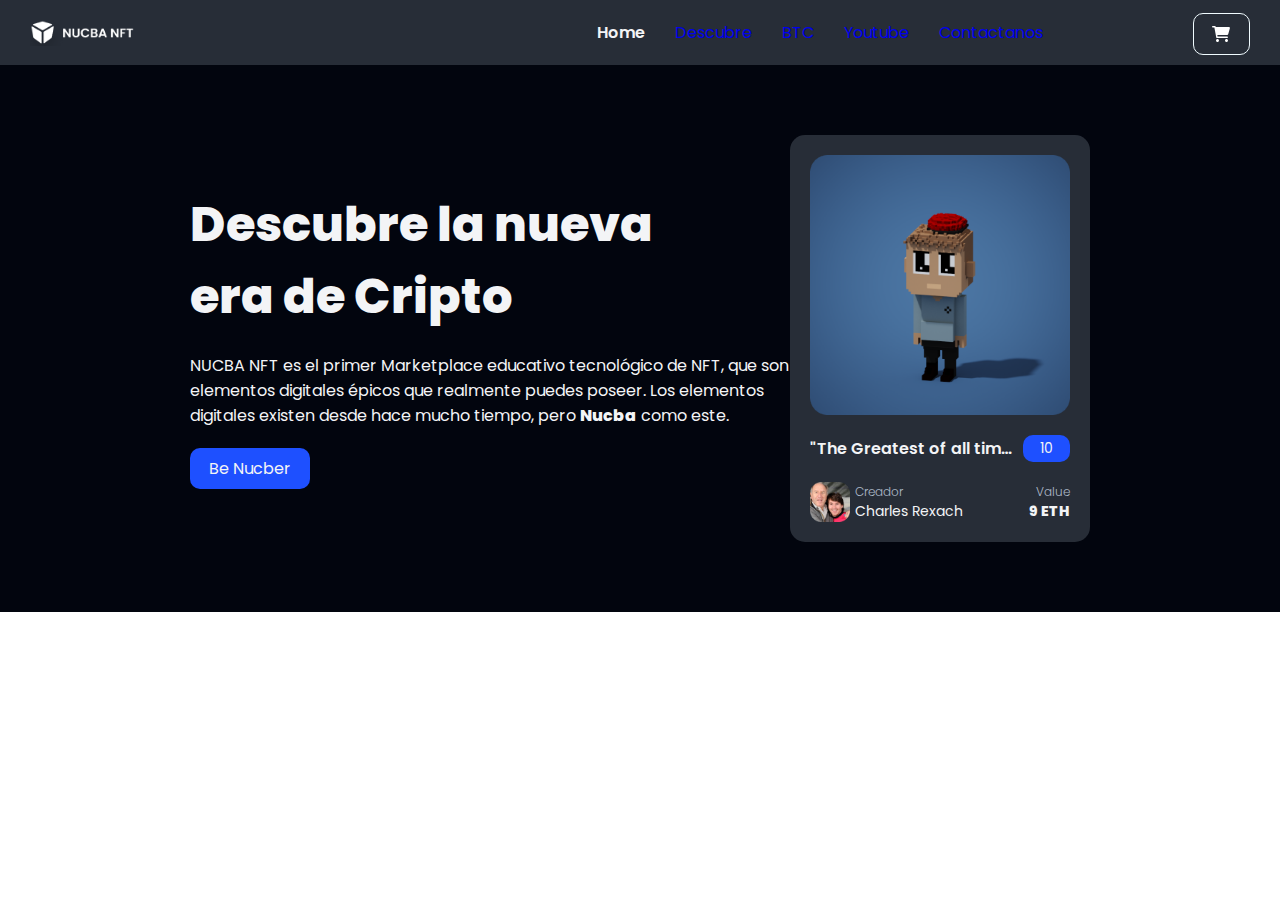
==== nucba-nft/index.html @ 5ecdaff8 "Entrega 3" ====
<!DOCTYPE html>
<html lang="en">
<head>
    <meta charset="UTF-8">
    <meta http-equiv=”Content-Type” content=”text/html; charset=UTF-8″ />
    <meta name="viewport" content="width=device-width, initial-scale=1.0">
    <title>Nucba NFT</title>
    <link rel="stylesheet" href="./assets/styles.css">
</head>
<body>
    <header>
        <img src="./assets/img/logo.png" alt="Logo Nucba NFT" class="logo">
        <nav class="navbar">
            <ul class="navbar-list">
                <li>
                    <a href="#">Home</a>
                </li>
                <li>
                    <a href="#">Descubre</a>
                </li>
                <li>
                    <a href="#">BTC</a>
                </li>
                <li>
                    <a href="#">Youtube</a>
                </li>
                <li>
                    <a href="#">Contactanos</a>
                </li>
            </ul>
            <img src="./assets/img/cart-icon.svg" alt="Carrito de compras" class="cart-icon">
        </nav>
    </header>

    <main>
        <section id="hero">
            <div class="hero-info">
                <h1>Descubre la nueva era de Cripto</h1>
                <p>
                NUCBA NFT es el primer Marketplace educativo tecnológico de NFT, que
                son elementos digitales épicos que realmente puedes poseer. Los
                elementos digitales existen desde hace mucho tiempo, pero
                <span>Nucba</span> como este.
                </p>
                <a href="#">Be Nucber</a>
            </div>
            <div class="hero-card">
                <img src="./assets/img/hero/hero-card.png" alt="BTC de ejemplo">
                <div class="hero-card-info">
                    <div class="hero-card-top">
                        <h3>"The Greatest of all times"</h3>
                        <span>10</span>
                    </div>
                </div>
                <div class="hero-card-bottom">
                    <div class="hero-card-creator">
                        <img src="./assets/img/hero/creator.png" alt="Creator">
                        <div class="creator-info">
                            <p>Creador</p>
                            <p>Charles Rexach</p>
                        </div>
                    </div>
                    <div class="hero-card-price">
                        <p>Value</p>
                        <span>9 ETH</span>
                    </div>
                </div>
            </div>

        </section>
    </main>

    <footer>

    </footer>
</body>
</html>
---- nucba-nft/assets/styles.css ----
@import url('https://fonts.googleapis.com/css2?family=Poppins:ital,wght@0,100;0,200;0,300;0,400;0,500;0,600;0,700;0,800;0,900;1,100;1,200;1,300;1,400;1,500;1,600;1,700;1,800;1,900&display=swap');

:root {
    --background: #02050e;
    --primary: #1e50ff;
    --secondary: #272d37;
    --btn-bg: #050d26;
    --bg-azul-10: #e9eeff;
    --bg-white: #fff;
    --bg-electric: #f0fbff;
    --nav-bg: #0f1525;

    --text-gray: #adb9c7;
    --text-white: #f3f4f6;

    --fire: #ff6d00;
    --electric: #64d3ff;
}

* {
    margin: 0;
    padding: 0;
    box-sizing: border-box;
    font-family: 'Poppins', sans-serif;
    text-decoration: none;
    list-style-type: none;
}

header{
    background: var(--secondary);
    width: 100%;
    display: flex;
    flex-direction: row; 
    justify-content: space-between;
    align-items: center;
    height: 65px;
    padding: 0px 30px 0px 30px;
    position: fixed;
    top: 0;
}

.logo{
    height: 40%;
}

.navbar, .navbar-list{
    display: flex;
    align-items: center;
    justify-content: center;
}

.navbar{
    gap: 150px;
}

.navbar-list{
    gap: 30px;
}

/* busca el elemento "a" del primer hijo del "li" del "navbar-list" */
.navbar-list li:first-child > a{
    color: var(--text-white);
    font-weight: 600;
}

.cart-icon{
    border: 1px solid var(--bg-electric);
    padding: 12px 18px;
    margin-top: 3px;
    border-radius: 10px;
    font font-weight: 600;
    cursor: pointer;
}

main{
    background: var(--background);
    display: flex;
    flex-direction: column;
    align-items: center;
    justify-content: center;
    color: var(--text-white);
}

#hero{
    margin-top: 65px;
    padding: 70px 0;
    max-width: 1200px;
    display: flex;
    justify-content: center;
    align-items: center;
}

.hero-info{
    display: flex;
    flex-direction: column;
    gap: 20px;
    width: 50%;
}

.hero-info h1{
    font-size: 48px;
    width: 80%;
    min-width: 500px;
    font-weight: 800;
    color: var(--text-white);
}

.hero-info p > span {
    font-weight: 800;
}

.hero-info a {
    color: var(--text-white);
    background-color: var(--primary);
    width: 120px;
    padding: 8px 0;
    border-radius: 10px;
    font: 14px;
    text-align: center;
}

.hero-card{
    width: 300px;
    background: var(--secondary);
    padding: 20px;
    border-radius: 15px;
    display: flex;
    flex-direction: column;
    justify-content: center;
    gap: 20px;
}

.hero-card-info {
    display: flex;
    flex-direction: column;
    gap: 10px;
  }
  
  .hero-card-top {
    display: flex;
    align-items: center;
    justify-content: space-around;
    gap: 10px;
  }
  
  .hero-card-top h3 {
    font-weight: 600;
    font-size: 16px;
    white-space: nowrap;
    overflow: hidden;
    text-overflow: ellipsis;
  }
  .hero-card-top span {
    background-color: var(--primary);
    text-align: center;
    width: 50px;
    padding: 3px 0px;
    font-size: 14px;
    border-radius: 10px;
  }
  
  .hero-card-bottom {
    display: flex;
    justify-content: space-between;
  }
  
  .hero-card-creator {
    display: flex;
    align-items: center;
    gap: 5px;
  }
  
  .hero-card-creator img {
    height: 40px;
    width: 40px;
  }
  
  .creator-info p:first-child,
  .hero-card-price p {
    color: var(--text-gray);
    font-size: 12px;
    font-weight: 300;
  }

  .hero-card-price {
    display: flex;
    flex-direction: column;
    justify-content: center;
    align-items: flex-end;
  }

  .hero-card-price span,
  .creator-info p:last-child {
    font-size: 14px;
  }

  .hero-card-price span {
    font-weight: 800;
  }
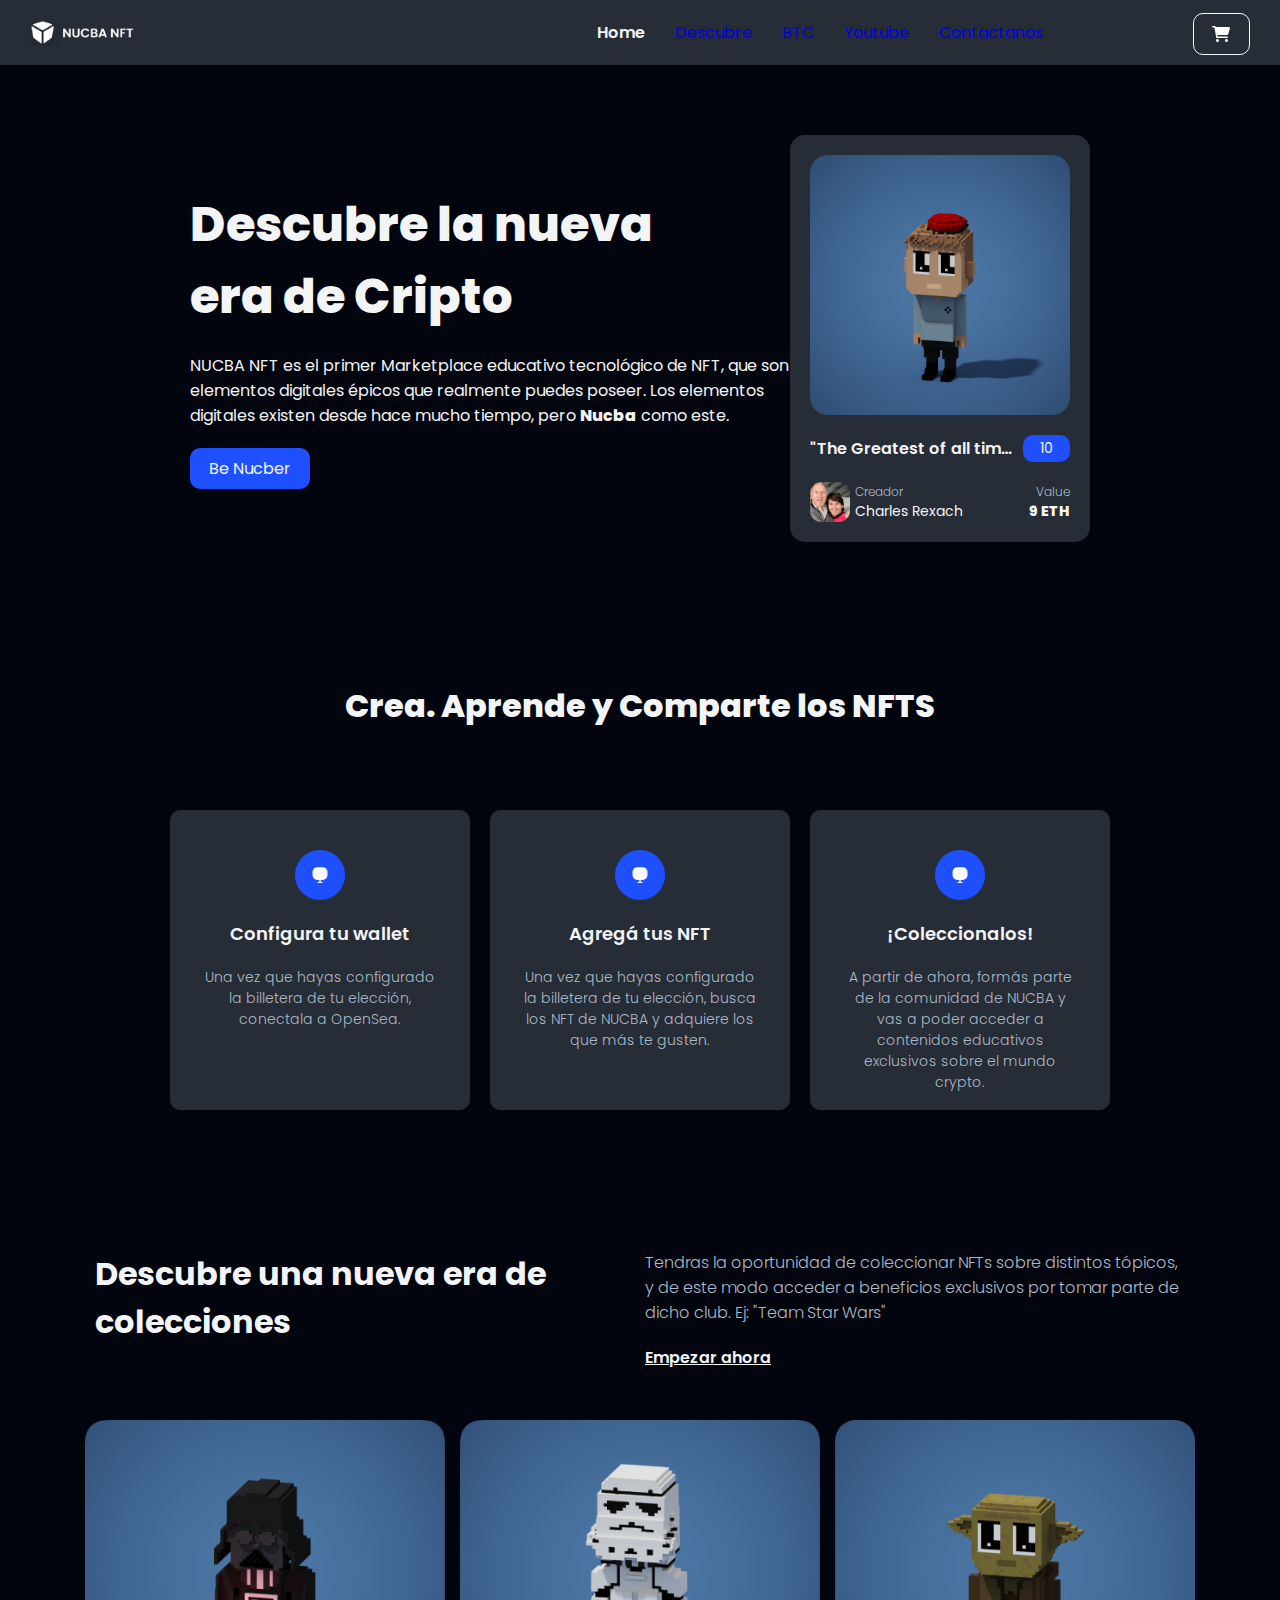
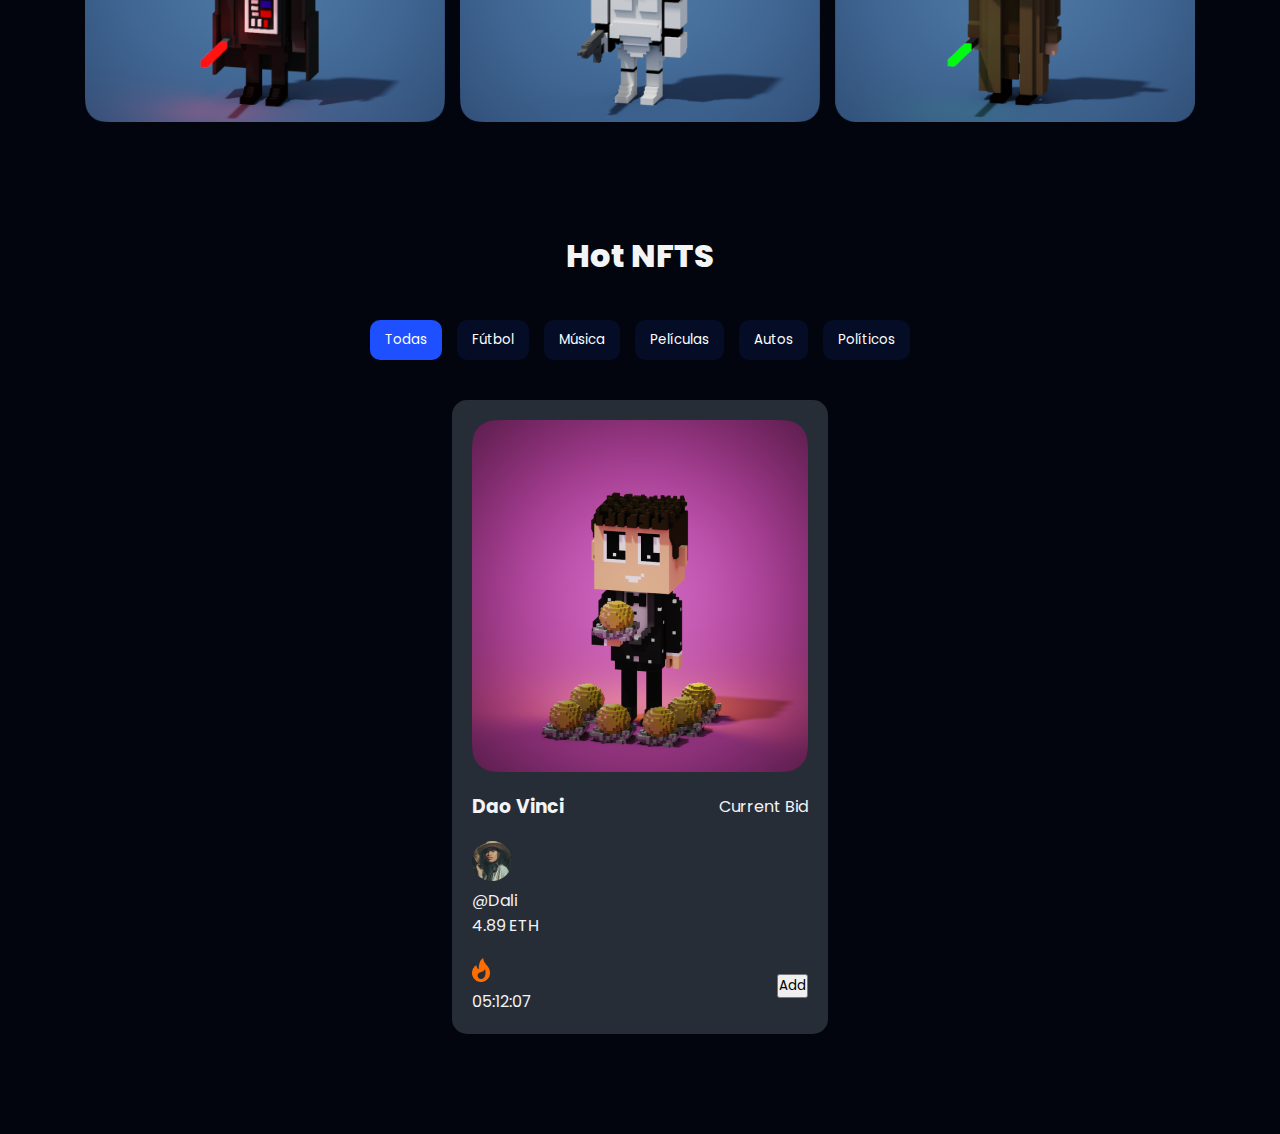
==== commit cdd007af: "Entrega 5 grupal html" ====
--- a/nucba-nft/index.html
+++ b/nucba-nft/index.html
@@ -1,5 +1,6 @@
 <!DOCTYPE html>
 <html lang="en">
+
 <head>
     <meta charset="UTF-8">
     <meta http-equiv=”Content-Type” content=”text/html; charset=UTF-8″ />
@@ -7,6 +8,7 @@
     <title>Nucba NFT</title>
     <link rel="stylesheet" href="./assets/styles.css">
 </head>
+
 <body>
     <header>
         <img src="./assets/img/logo.png" alt="Logo Nucba NFT" class="logo">
@@ -37,10 +39,10 @@
             <div class="hero-info">
                 <h1>Descubre la nueva era de Cripto</h1>
                 <p>
-                NUCBA NFT es el primer Marketplace educativo tecnológico de NFT, que
-                son elementos digitales épicos que realmente puedes poseer. Los
-                elementos digitales existen desde hace mucho tiempo, pero
-                <span>Nucba</span> como este.
+                    NUCBA NFT es el primer Marketplace educativo tecnológico de NFT, que
+                    son elementos digitales épicos que realmente puedes poseer. Los
+                    elementos digitales existen desde hace mucho tiempo, pero
+                    <span>Nucba</span> como este.
                 </p>
                 <a href="#">Be Nucber</a>
             </div>
@@ -68,10 +70,99 @@
             </div>
 
         </section>
+
+        <section id="info">
+            <h2>Crea. Aprende y Comparte los NFTS</h2>
+            <div class="info-cards-container">
+                <div class="info-card">
+                    <img src="./assets/img/info/info-icon.png" alt="Icono NFT" />
+                    <h3>Configura tu wallet</h3>
+                    <p>
+                        Una vez que hayas configurado la billetera de tu elección, conectala a OpenSea.
+                    </p>
+                </div>
+                <div class="info-card">
+                    <img src="./assets/img/info/info-icon.png" alt="Icono NFT" />
+                    <h3>Agregá tus NFT</h3>
+                    <p>
+                        Una vez que hayas configurado la billetera de tu elección, busca los NFT de NUCBA y adquiere los
+                        que más te gusten.
+                    </p>
+                </div>
+                <div class="info-card">
+                    <img src="./assets/img/info/info-icon.png" alt="Icono NFT" />
+                    <h3>¡Coleccionalos!</h3>
+                    <p>
+                        A partir de ahora, formás parte de la comunidad de NUCBA y vas a poder acceder a contenidos
+                        educativos exclusivos sobre el mundo crypto.
+                    </p>
+                </div>
+            </div>
+        </section>
+        <section id="discover">
+            <div class="discover-info">
+                <h2>Descubre una nueva era de colecciones</h2>
+                <div class="discover-text">
+                    <p>
+                        Tendras la oportunidad de coleccionar NFTs sobre distintos tópicos, y de este modo acceder a
+                        beneficios exclusivos por tomar parte de dicho club. Ej: "Team Star Wars"
+                    </p>
+                    <a href="#">Empezar ahora</a>
+                </div>
+            </div>
+            <div class="discover-cards">
+                <img src="./assets/img/discover/darth-vader.png" alt="Darth vader">
+                <img src="./assets/img/discover/trooper.png" alt="Trooper">
+                <img src="./assets/img/discover/yoda.png" alt="Yoda">
+            </div>
+        </section>
+
+        <section id="products">
+            <h2>Hot NFTS</h2>
+            <div class="categories">
+                <button class="category active">Todas</button>
+                <button class="category">Fútbol</button>
+                <button class="category">Música</button>
+                <button class="category">Películas</button>
+                <button class="category">Autos</button>
+                <button class="category">Políticos</button>
+            </div>
+
+            <div class="products-container">
+                <div class="product">
+                    <img src="./assets/img/products/daovinci.png" alt="Daovici">
+                        <div class="product-info">
+                            <div class="product-top">
+                                <h3>Dao Vinci</h3>
+                                <p>Current Bid</p>
+                            </div>
+
+                            <div class="roduct-mid">
+                                <div class="product-user">
+                                    <img src="./assets/img/user.png" alt="User">
+                                    <p>@Dali</p>
+                                </div>
+                                <span>4.89 ETH</span>
+                            </div>
+
+                         <div class="product-bot">
+                            <div class="product-offer">
+                                 <img src="./assets/img/fire.png" alt="Fire">
+                                 <p>05:12:07</p>
+                            </div>
+                            <button class="btn-add">Add</button>
+                        </div>
+                    </div>
+                </div>
+            </div>
+        </section>
+
+
     </main>
 
     <footer>
 
     </footer>
 </body>
+
 </html>--- a/nucba-nft/assets/styles.css
+++ b/nucba-nft/assets/styles.css
@@ -1,199 +1,372 @@
 @import url('https://fonts.googleapis.com/css2?family=Poppins:ital,wght@0,100;0,200;0,300;0,400;0,500;0,600;0,700;0,800;0,900;1,100;1,200;1,300;1,400;1,500;1,600;1,700;1,800;1,900&display=swap');
 
 :root {
-    --background: #02050e;
-    --primary: #1e50ff;
-    --secondary: #272d37;
-    --btn-bg: #050d26;
-    --bg-azul-10: #e9eeff;
-    --bg-white: #fff;
-    --bg-electric: #f0fbff;
-    --nav-bg: #0f1525;
-
-    --text-gray: #adb9c7;
-    --text-white: #f3f4f6;
-
-    --fire: #ff6d00;
-    --electric: #64d3ff;
+  --background: #02050e;
+  --primary: #1e50ff;
+  --secondary: #272d37;
+  --btn-bg: #050d26;
+  --bg-azul-10: #e9eeff;
+  --bg-white: #fff;
+  --bg-electric: #f0fbff;
+  --nav-bg: #0f1525;
+
+  --text-gray: #adb9c7;
+  --text-white: #f3f4f6;
+
+  --fire: #ff6d00;
+  --electric: #64d3ff;
 }
 
 * {
-    margin: 0;
-    padding: 0;
-    box-sizing: border-box;
-    font-family: 'Poppins', sans-serif;
-    text-decoration: none;
-    list-style-type: none;
-}
-
-header{
-    background: var(--secondary);
-    width: 100%;
-    display: flex;
-    flex-direction: row; 
-    justify-content: space-between;
-    align-items: center;
-    height: 65px;
-    padding: 0px 30px 0px 30px;
-    position: fixed;
-    top: 0;
-}
-
-.logo{
-    height: 40%;
-}
-
-.navbar, .navbar-list{
-    display: flex;
-    align-items: center;
-    justify-content: center;
-}
-
-.navbar{
-    gap: 150px;
-}
-
-.navbar-list{
-    gap: 30px;
+  margin: 0;
+  padding: 0;
+  box-sizing: border-box;
+  font-family: 'Poppins', sans-serif;
+  text-decoration: none;
+  list-style-type: none;
+}
+
+header {
+  background: var(--secondary);
+  width: 100%;
+  display: flex;
+  flex-direction: row;
+  justify-content: space-between;
+  align-items: center;
+  height: 65px;
+  padding: 0px 30px 0px 30px;
+  position: fixed;
+  top: 0;
+}
+
+.logo {
+  height: 40%;
+}
+
+.navbar,
+.navbar-list {
+  display: flex;
+  align-items: center;
+  justify-content: center;
+}
+
+.navbar {
+  gap: 150px;
+}
+
+.navbar-list {
+  gap: 30px;
 }
 
 /* busca el elemento "a" del primer hijo del "li" del "navbar-list" */
-.navbar-list li:first-child > a{
-    color: var(--text-white);
-    font-weight: 600;
-}
-
-.cart-icon{
-    border: 1px solid var(--bg-electric);
-    padding: 12px 18px;
-    margin-top: 3px;
-    border-radius: 10px;
-    font font-weight: 600;
-    cursor: pointer;
-}
-
-main{
-    background: var(--background);
-    display: flex;
-    flex-direction: column;
-    align-items: center;
-    justify-content: center;
-    color: var(--text-white);
-}
-
-#hero{
-    margin-top: 65px;
-    padding: 70px 0;
-    max-width: 1200px;
-    display: flex;
-    justify-content: center;
-    align-items: center;
-}
-
-.hero-info{
-    display: flex;
-    flex-direction: column;
-    gap: 20px;
-    width: 50%;
-}
-
-.hero-info h1{
-    font-size: 48px;
-    width: 80%;
-    min-width: 500px;
-    font-weight: 800;
-    color: var(--text-white);
-}
-
-.hero-info p > span {
-    font-weight: 800;
+.navbar-list li:first-child>a {
+  color: var(--text-white);
+  font-weight: 600;
+}
+
+.cart-icon {
+  border: 1px solid var(--bg-electric);
+  padding: 12px 18px;
+  margin-top: 3px;
+  border-radius: 10px;
+  font font-weight: 600;
+  cursor: pointer;
+}
+
+main {
+  background: var(--background);
+  display: flex;
+  flex-direction: column;
+  align-items: center;
+  justify-content: center;
+  color: var(--text-white);
+}
+
+#hero {
+  margin-top: 65px;
+  padding: 70px 0;
+  max-width: 1200px;
+  display: flex;
+  justify-content: center;
+  align-items: center;
+}
+
+.hero-info {
+  display: flex;
+  flex-direction: column;
+  gap: 20px;
+  width: 50%;
+}
+
+.hero-info h1 {
+  font-size: 48px;
+  width: 80%;
+  min-width: 500px;
+  font-weight: 800;
+  color: var(--text-white);
+}
+
+.hero-info p>span {
+  font-weight: 800;
 }
 
 .hero-info a {
-    color: var(--text-white);
-    background-color: var(--primary);
-    width: 120px;
-    padding: 8px 0;
-    border-radius: 10px;
-    font: 14px;
-    text-align: center;
-}
-
-.hero-card{
-    width: 300px;
-    background: var(--secondary);
-    padding: 20px;
-    border-radius: 15px;
-    display: flex;
-    flex-direction: column;
-    justify-content: center;
-    gap: 20px;
+  color: var(--text-white);
+  background-color: var(--primary);
+  width: 120px;
+  padding: 8px 0;
+  border-radius: 10px;
+  font: 14px;
+  text-align: center;
+}
+
+.hero-card {
+  width: 300px;
+  background: var(--secondary);
+  padding: 20px;
+  border-radius: 15px;
+  display: flex;
+  flex-direction: column;
+  justify-content: center;
+  gap: 20px;
 }
 
 .hero-card-info {
-    display: flex;
-    flex-direction: column;
-    gap: 10px;
-  }
-  
-  .hero-card-top {
-    display: flex;
-    align-items: center;
-    justify-content: space-around;
-    gap: 10px;
-  }
-  
-  .hero-card-top h3 {
-    font-weight: 600;
-    font-size: 16px;
-    white-space: nowrap;
-    overflow: hidden;
-    text-overflow: ellipsis;
-  }
-  .hero-card-top span {
-    background-color: var(--primary);
-    text-align: center;
-    width: 50px;
-    padding: 3px 0px;
-    font-size: 14px;
-    border-radius: 10px;
-  }
-  
-  .hero-card-bottom {
-    display: flex;
-    justify-content: space-between;
-  }
-  
-  .hero-card-creator {
-    display: flex;
-    align-items: center;
-    gap: 5px;
-  }
-  
-  .hero-card-creator img {
-    height: 40px;
-    width: 40px;
-  }
-  
-  .creator-info p:first-child,
-  .hero-card-price p {
-    color: var(--text-gray);
-    font-size: 12px;
-    font-weight: 300;
-  }
-
-  .hero-card-price {
-    display: flex;
-    flex-direction: column;
-    justify-content: center;
-    align-items: flex-end;
-  }
-
-  .hero-card-price span,
-  .creator-info p:last-child {
-    font-size: 14px;
-  }
-
-  .hero-card-price span {
-    font-weight: 800;
-  }
+  display: flex;
+  flex-direction: column;
+  gap: 10px;
+}
+
+.hero-card-top {
+  display: flex;
+  align-items: center;
+  justify-content: space-around;
+  gap: 10px;
+}
+
+.hero-card-top h3 {
+  font-weight: 600;
+  font-size: 16px;
+  white-space: nowrap;
+  overflow: hidden;
+  text-overflow: ellipsis;
+}
+
+.hero-card-top span {
+  background-color: var(--primary);
+  text-align: center;
+  width: 50px;
+  padding: 3px 0px;
+  font-size: 14px;
+  border-radius: 10px;
+}
+
+.hero-card-bottom {
+  display: flex;
+  justify-content: space-between;
+}
+
+.hero-card-creator {
+  display: flex;
+  align-items: center;
+  gap: 5px;
+}
+
+.hero-card-creator img {
+  height: 40px;
+  width: 40px;
+}
+
+.creator-info p:first-child,
+.hero-card-price p {
+  color: var(--text-gray);
+  font-size: 12px;
+  font-weight: 300;
+}
+
+.hero-card-price {
+  display: flex;
+  flex-direction: column;
+  justify-content: center;
+  align-items: flex-end;
+}
+
+.hero-card-price span,
+.creator-info p:last-child {
+  font-size: 14px;
+}
+
+.hero-card-price span {
+  font-weight: 800;
+}
+
+#info {
+  padding: 70px 0;
+  max-width: 1200px;
+  display: flex;
+  justify-content: center;
+  align-items: center;
+  flex-direction: column;
+  gap: 80px;
+}
+
+#info h2 {
+  font-size: 32px;
+  font-weight: 800;
+}
+
+.info-cards-container {
+  display: flex;
+  justify-content: space-around;
+  align-items: flex-start;
+  flex-wrap: wrap;
+  gap: 20px;
+}
+
+.info-card {
+  width: 300px;
+  height: 300px;
+  padding: 40px 30px;
+  display: flex;
+  flex-direction: column;
+  align-items: center;
+  text-align: center;
+  background: var(--secondary);
+  border-radius: 10px;
+  gap: 20px;
+}
+
+.info-card img {
+  width: 50px;
+}
+
+.info-card h3 {
+  font-weight: 600;
+  font-size: 18px;
+}
+
+.info-card p {
+  font-weight: 300;
+  font-size: 14px;
+  color: var(--text-gray);
+}
+
+#discover{
+  padding: 70px 0;
+  max-width: 1200px;
+}
+
+.discover-info{
+  display: flex;
+  justify-content: center;
+  gap: 10px;
+  margin-bottom: 50px;
+}
+
+.discover-info h2{
+  font-size: 32px;
+  width: 45%;
+  font-size: 800;
+}
+
+.discover-text{
+  display: flex;
+  flex-direction: column;
+  width: 45%;
+  gap: 20px;
+}
+
+.discover-text p{
+  font-size: 16px;
+  font-weight: 300;
+  color: var(--text-gray);
+}
+
+.discover-text a{
+  color: var(--text-white);
+  font-weight: 600;
+  text-decoration: underline;
+}
+
+.discover-cards{
+  display: flex;
+  gap: 15px;
+  justify-content: center;
+  align-items: center;
+}
+
+.discover-cards img{
+  width: 30%;
+}
+
+#products{
+  display: flex;
+  flex-direction: column;
+  justify-content: center;
+  align-items: center;
+  padding: 40px 0;
+  max-width: 1200px;
+  width: 100%;
+}
+
+#products h2{
+  font-size: 32px;
+  font-weight: 800;
+  margin-bottom: 40px;
+}
+
+.categories{
+  display: flex;
+  align-items: center;
+  justify-content: center;
+  gap: 15px;
+}
+
+.category{
+  background: var(--btn-bg);
+  border: none;
+  padding: 10px 15px;
+  color: var(--bg-white);
+  border-radius: 10px;
+  cursor: pointer;
+}
+
+.active{
+  background: var(--primary);
+}
+
+.products-container{
+  display: flex;
+  flex-wrap: wrap;
+  align-items: center;
+  justify-content: center;
+  gap: 15px;
+  padding: 40px 0;
+  max-width: 1200px;
+}
+
+.product{
+  background: var(--secondary);
+  padding: 20px;
+  border-radius: 15px;
+  display: flex;
+  flex-direction: column;
+  justify-content: center;
+  gap: 20px;
+  margin-bottom: 20px;
+}
+
+.product-info{
+  display: flex;
+  flex-direction: column;
+  justify-content: space-between;
+  gap: 20px;
+}
+
+.product-top,
+.product-mid,
+.product-bot{
+  display: flex;
+  justify-content: space-between;
+  align-items: center;
+}